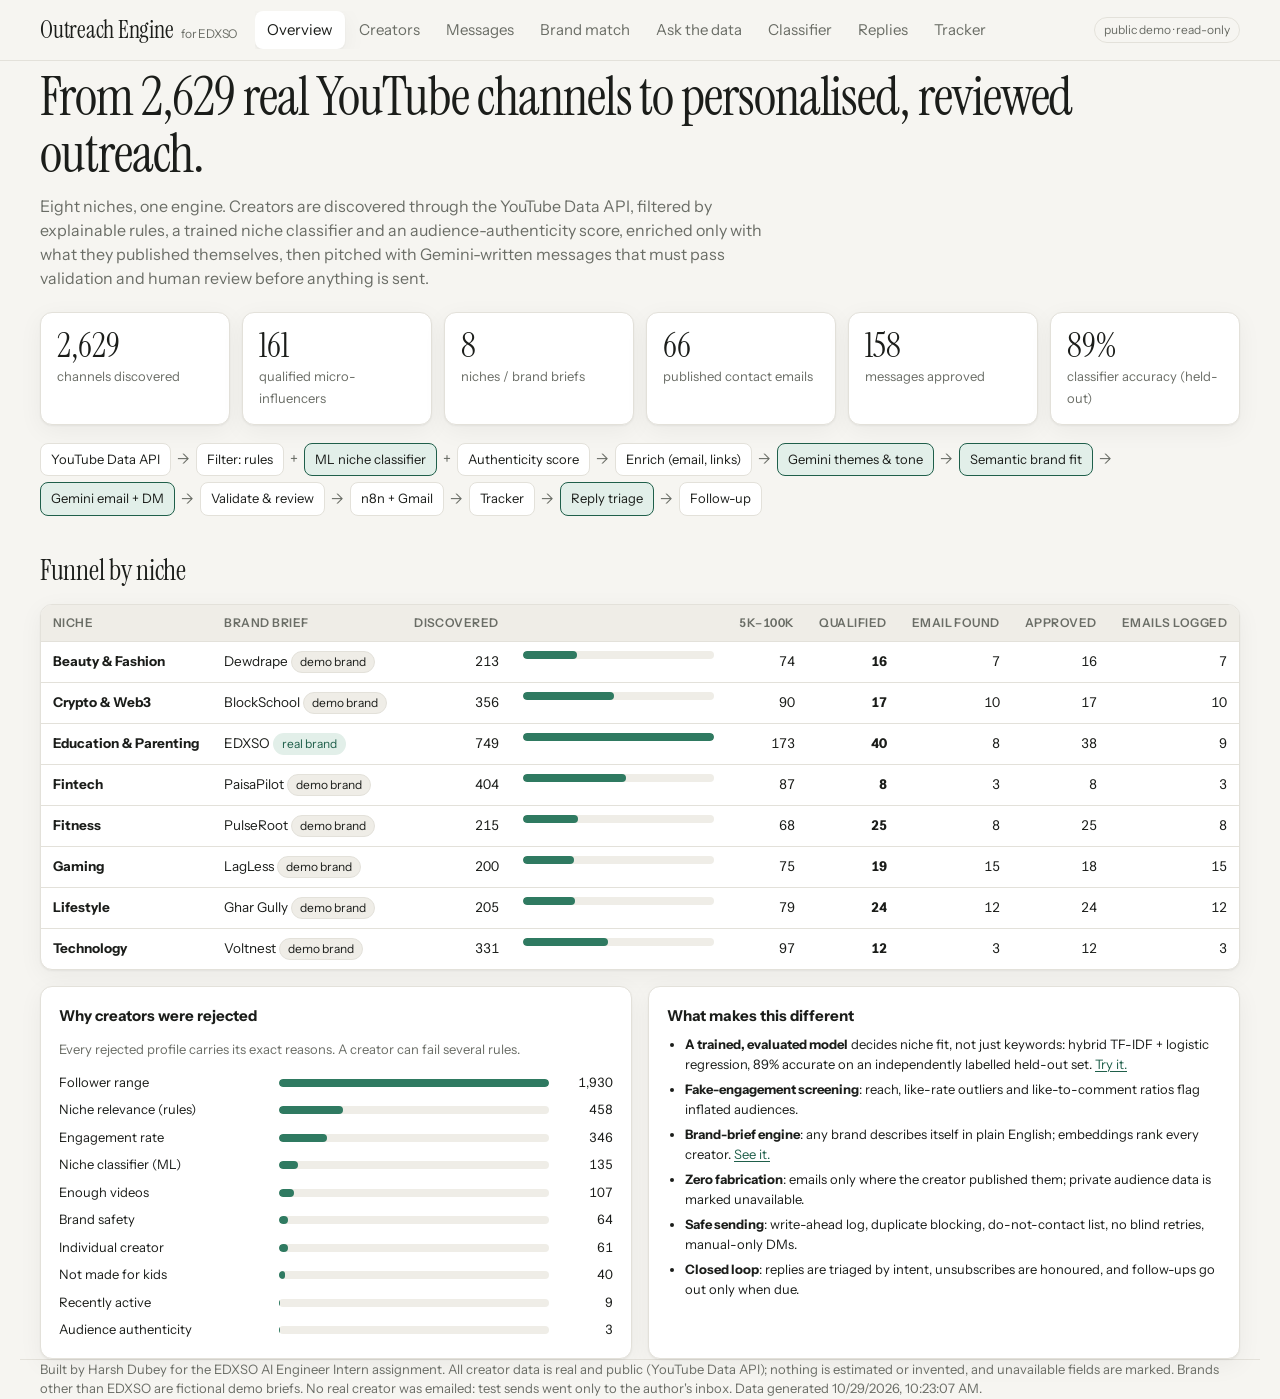
==== dashboard/index.html @ 23c04285 "Multi-niche engine: 8 campaigns, hybrid ML niche classifier, authenticity scoring, brand-brief match" ====
<!doctype html>
<html lang="en">
<head>
  <meta charset="utf-8">
  <meta name="viewport" content="width=device-width, initial-scale=1">
  <title>Creator Outreach Engine</title>
  <meta name="description" content="AI-powered micro-influencer discovery, ML classification, enrichment, personalised outreach and tracking across 8 niches, built on real YouTube data.">
  <link rel="preconnect" href="https://fonts.googleapis.com">
  <link rel="preconnect" href="https://fonts.gstatic.com" crossorigin>
  <link href="https://fonts.googleapis.com/css2?family=Instrument+Sans:wght@400;500;600&family=Instrument+Serif&family=JetBrains+Mono&display=swap" rel="stylesheet">
  <link rel="stylesheet" href="style.css">
  <link rel="icon" href="data:image/svg+xml,%3Csvg xmlns='http://www.w3.org/2000/svg' viewBox='0 0 32 32'%3E%3Crect width='32' height='32' rx='8' fill='%231f5f4a'/%3E%3Cpath d='M9 21l5-6 4 3 5-7' stroke='white' stroke-width='2.5' fill='none' stroke-linecap='round' stroke-linejoin='round'/%3E%3C/svg%3E">
</head>
<body>
  <header class="top">
    <div class="wrap">
      <div class="brandmark">Outreach Engine<small>for EDXSO</small></div>
      <nav class="tabs" role="tablist" aria-label="Sections">
        <button role="tab" data-tab="overview" aria-selected="true">Overview</button>
        <button role="tab" data-tab="creators">Creators</button>
        <button role="tab" data-tab="messages">Messages</button>
        <button role="tab" data-tab="match">Brand match</button>
        <button role="tab" data-tab="ask">Ask the data</button>
        <button role="tab" data-tab="model">Classifier</button>
        <button role="tab" data-tab="replies">Replies</button>
        <button role="tab" data-tab="tracker">Tracker</button>
      </nav>
      <span class="mode" id="mode">loading…</span>
    </div>
  </header>

  <main class="wrap">
    <section id="overview"></section>
    <section id="creators" hidden></section>
    <section id="messages" hidden></section>
    <section id="match" hidden></section>
    <section id="ask" hidden></section>
    <section id="model" hidden></section>
    <section id="replies" hidden></section>
    <section id="tracker" hidden></section>
  </main>

  <dialog id="detail" aria-label="Creator detail"><div class="dlg" id="detail-body"></div></dialog>

  <footer class="wrap">
    Built by Harsh Dubey for the EDXSO AI Engineer Intern assignment. All creator data is real and public (YouTube Data API);
    nothing is estimated or invented, and unavailable fields are marked. Brands other than EDXSO are fictional demo briefs.
    No real creator was emailed: test sends went only to the author's inbox. <span id="generated"></span>
  </footer>
  <script type="module" src="app.js"></script>
</body>
</html>
---- dashboard/style.css ----
:root {
  --bg: #f6f5f1; --panel: #ffffff; --ink: #1b1d1a; --muted: #6a6d66; --line: #e3e1da; --soft: #efede7;
  --accent: #1f5f4a; --accent-ink: #ffffff; --accent-soft: #e2efe9; --warn: #a2470f; --warn-soft: #f8e9dd;
  --bad: #a3271f; --bad-soft: #f7e3e1; --good: #1f6f3f; --good-soft: #e1f1e6; --chart: #2f7a61;
  --radius: 12px; --shadow: 0 1px 2px rgba(20, 20, 10, .05), 0 6px 24px rgba(20, 20, 10, .05);
  --sans: "Instrument Sans", system-ui, -apple-system, "Segoe UI", sans-serif;
  --serif: "Instrument Serif", Georgia, serif; --mono: "JetBrains Mono", ui-monospace, Consolas, monospace;
}
@media (prefers-color-scheme: dark) {
  :root:not([data-theme="light"]) {
    --bg: #121412; --panel: #1a1d1a; --ink: #e9ebe6; --muted: #9da199; --line: #2b2f2a; --soft: #222622;
    --accent: #6cc7a3; --accent-ink: #0c1a14; --accent-soft: #1d332a; --warn: #f0a46c; --warn-soft: #3a2a1d;
    --bad: #ff8f86; --bad-soft: #3a201e; --good: #7fd69b; --good-soft: #1c3324; --chart: #6cc7a3;
    --shadow: 0 1px 2px rgba(0, 0, 0, .4);
  }
}
:root[data-theme="dark"] {
  --bg: #121412; --panel: #1a1d1a; --ink: #e9ebe6; --muted: #9da199; --line: #2b2f2a; --soft: #222622;
  --accent: #6cc7a3; --accent-ink: #0c1a14; --accent-soft: #1d332a; --warn: #f0a46c; --warn-soft: #3a2a1d;
  --bad: #ff8f86; --bad-soft: #3a201e; --good: #7fd69b; --good-soft: #1c3324; --chart: #6cc7a3;
  --shadow: 0 1px 2px rgba(0, 0, 0, .4);
}
* { box-sizing: border-box; }
html, body { margin: 0; background: var(--bg); color: var(--ink); font: 15px/1.5 var(--sans); }
a { color: var(--accent); text-decoration-thickness: 1px; text-underline-offset: 2px; }
button, input, select, textarea { font: inherit; color: inherit; }
.wrap { max-width: 1240px; margin: 0 auto; padding: 0 20px; }

header.top { position: sticky; top: 0; z-index: 20; background: color-mix(in srgb, var(--bg) 88%, transparent);
  backdrop-filter: blur(10px); border-bottom: 1px solid var(--line); }
.top .wrap { display: flex; align-items: center; gap: 18px; min-height: 60px; }
.brandmark { font-family: var(--serif); font-size: 24px; letter-spacing: -.01em; white-space: nowrap; }
.brandmark small { font-family: var(--sans); font-size: 12px; color: var(--muted); margin-left: 8px; }
nav.tabs { display: flex; gap: 2px; overflow-x: auto; scrollbar-width: none; flex: 1; }
nav.tabs::-webkit-scrollbar { display: none; }
nav.tabs button { border: 0; background: none; padding: 8px 12px; border-radius: 8px; cursor: pointer; color: var(--muted); white-space: nowrap; }
nav.tabs button:hover { color: var(--ink); background: var(--soft); }
nav.tabs button[aria-selected="true"] { color: var(--ink); background: var(--panel); box-shadow: var(--shadow); }
@media (max-width: 760px) {
  .top .wrap { flex-wrap: wrap; gap: 6px 12px; padding-top: 8px; }
  .brandmark { flex: 1; }
  nav.tabs { order: 3; flex-basis: 100%; padding-bottom: 6px; }
}
.mode { font-size: 12px; padding: 3px 9px; border-radius: 99px; border: 1px solid var(--line); color: var(--muted); white-space: nowrap; }
.mode.live { color: var(--good); border-color: var(--good); }

main { padding: 28px 0 80px; }
section[hidden] { display: none; }
h1 { font-family: var(--serif); font-weight: 400; font-size: clamp(32px, 5vw, 54px); line-height: 1.05; margin: 8px 0 12px; letter-spacing: -.02em; }
h2 { font-family: var(--serif); font-weight: 400; font-size: 28px; margin: 34px 0 12px; letter-spacing: -.01em; }
h3 { font-size: 15px; margin: 0 0 8px; }
.lede { color: var(--muted); max-width: 760px; font-size: 16px; margin: 0 0 22px; }
.muted { color: var(--muted); }
.small { font-size: 13px; }
.mono { font-family: var(--mono); font-size: 12px; }

.kpis { display: grid; grid-template-columns: repeat(auto-fit, minmax(150px, 1fr)); gap: 12px; margin: 18px 0 8px; }
.kpi { background: var(--panel); border: 1px solid var(--line); border-radius: var(--radius); padding: 14px 16px; box-shadow: var(--shadow); }
.kpi b { display: block; font-family: var(--serif); font-weight: 400; font-size: 34px; line-height: 1.1; }
.kpi span { color: var(--muted); font-size: 13px; }

.flow { display: flex; flex-wrap: wrap; gap: 6px; align-items: center; margin: 18px 0; }
.flow span { background: var(--panel); border: 1px solid var(--line); border-radius: 8px; padding: 6px 10px; font-size: 13px; }
.flow span.ai { border-color: var(--accent); background: var(--accent-soft); }
.flow i { color: var(--muted); font-style: normal; }

.grid2 { display: grid; grid-template-columns: 1fr 1fr; gap: 16px; }
@media (max-width: 860px) { .grid2 { grid-template-columns: 1fr; } }
.grid2 > * { min-width: 0; }
.cm { overflow-x: auto; }
select.field { max-width: 100%; }
.card { background: var(--panel); border: 1px solid var(--line); border-radius: var(--radius); padding: 18px; box-shadow: var(--shadow); }

.table-wrap { overflow-x: auto; background: var(--panel); border: 1px solid var(--line); border-radius: var(--radius); box-shadow: var(--shadow); }
table { border-collapse: collapse; width: 100%; font-size: 13.5px; }
th, td { text-align: left; padding: 9px 12px; border-bottom: 1px solid var(--line); vertical-align: top; }
th { font-weight: 600; color: var(--muted); font-size: 12px; text-transform: uppercase; letter-spacing: .04em; background: var(--soft); position: sticky; top: 0; }
tbody tr:last-child td { border-bottom: 0; }
tbody tr.click { cursor: pointer; }
tbody tr.click:hover { background: var(--soft); }
td.num, th.num { text-align: right; font-variant-numeric: tabular-nums; }

.bar { height: 8px; border-radius: 99px; background: var(--soft); overflow: hidden; min-width: 60px; }
.bar > i { display: block; height: 100%; background: var(--chart); border-radius: 99px; }
.hbars { display: grid; gap: 8px; }
.hbar { display: grid; grid-template-columns: minmax(120px, 210px) 1fr 54px; gap: 10px; align-items: center; font-size: 13px; }
.hbar .num { text-align: right; font-variant-numeric: tabular-nums; }

.pill { display: inline-block; font-size: 12px; padding: 1px 8px; border-radius: 99px; background: var(--soft); border: 1px solid var(--line); white-space: nowrap; }
.pill.good { background: var(--good-soft); color: var(--good); border-color: transparent; }
.pill.bad { background: var(--bad-soft); color: var(--bad); border-color: transparent; }
.pill.warn { background: var(--warn-soft); color: var(--warn); border-color: transparent; }
.pill.accent { background: var(--accent-soft); color: var(--accent); border-color: transparent; }

.filters { display: flex; flex-wrap: wrap; gap: 8px; margin: 0 0 14px; }
.filters input, .filters select, textarea, .field { background: var(--panel); border: 1px solid var(--line); border-radius: 8px; padding: 8px 10px; }
.filters input[type="search"] { flex: 1; min-width: 200px; }
textarea { width: 100%; min-height: 120px; resize: vertical; line-height: 1.5; }
.btn { border: 1px solid var(--accent); background: var(--accent); color: var(--accent-ink); padding: 8px 14px; border-radius: 8px; cursor: pointer; font-weight: 600; }
.btn.ghost { background: transparent; color: var(--accent); }
.btn:disabled { opacity: .5; cursor: not-allowed; }
.row { display: flex; gap: 8px; flex-wrap: wrap; align-items: center; }
.chips { display: flex; gap: 6px; flex-wrap: wrap; margin: 10px 0; }
.chips button { border: 1px dashed var(--line); background: var(--panel); border-radius: 99px; padding: 4px 11px; cursor: pointer; font-size: 13px; text-align: left; }
.chips button:hover { border-color: var(--accent); }
:focus-visible { outline: 2px solid var(--accent); outline-offset: 2px; }

.msgs { display: grid; grid-template-columns: repeat(auto-fill, minmax(min(380px, 100%), 1fr)); gap: 14px; }
.msg { min-width: 0; overflow-wrap: anywhere; }
.msg .chips .pill { white-space: normal; }
.msg header { display: flex; gap: 8px; align-items: baseline; flex-wrap: wrap; margin-bottom: 8px; }
.msg header a { font-weight: 600; }
.msg .label { font-size: 11px; text-transform: uppercase; letter-spacing: .06em; color: var(--muted); margin: 12px 0 4px; display: flex; justify-content: space-between; }
.msg .text { white-space: pre-wrap; background: var(--soft); border-radius: 8px; padding: 10px 12px; font-size: 14px; }
.msg .subject { font-weight: 600; }
.msg textarea { min-height: 150px; }
.issues { color: var(--bad); font-size: 13px; margin: 8px 0 0; }

dialog { border: 0; padding: 0; border-radius: 16px; background: var(--panel); color: var(--ink); width: min(820px, 94vw); max-height: 88vh; box-shadow: 0 20px 60px rgba(0, 0, 0, .25); }
dialog::backdrop { background: rgba(15, 18, 15, .45); }
.dlg { padding: 22px; overflow-y: auto; max-height: 88vh; }
.dlg .close { float: right; border: 0; background: var(--soft); border-radius: 8px; padding: 4px 10px; cursor: pointer; }
.checks { list-style: none; padding: 0; margin: 0; display: grid; gap: 6px; }
.checks li { display: grid; grid-template-columns: 22px 170px 1fr; gap: 8px; font-size: 13.5px; }
.checks .ok { color: var(--good); }
.checks .no { color: var(--bad); }
@media (max-width: 600px) { .checks li { grid-template-columns: 22px 1fr; } .checks li span:last-child { grid-column: 2; } }

.cm { display: grid; gap: 2px; font-size: 11px; font-variant-numeric: tabular-nums; }
.cm div { padding: 6px 4px; text-align: center; border-radius: 4px; }
.cm .h { color: var(--muted); font-weight: 600; background: none; overflow: hidden; text-overflow: ellipsis; white-space: nowrap; }

.answer { margin-top: 14px; }
.note { overflow-wrap: anywhere; font-size: 13px; color: var(--muted); border-left: 3px solid var(--accent); padding: 6px 12px; background: var(--panel); border-radius: 0 8px 8px 0; margin: 12px 0; }
.empty { color: var(--muted); padding: 24px; text-align: center; }
footer { color: var(--muted); font-size: 13px; border-top: 1px solid var(--line); padding: 24px 0 40px; }
.spin { display: inline-block; width: 14px; height: 14px; border: 2px solid var(--line); border-top-color: var(--accent); border-radius: 50%; animation: s .8s linear infinite; vertical-align: -2px; }
@keyframes s { to { transform: rotate(360deg); } }
@media (prefers-reduced-motion: reduce) { .spin { animation: none; } }
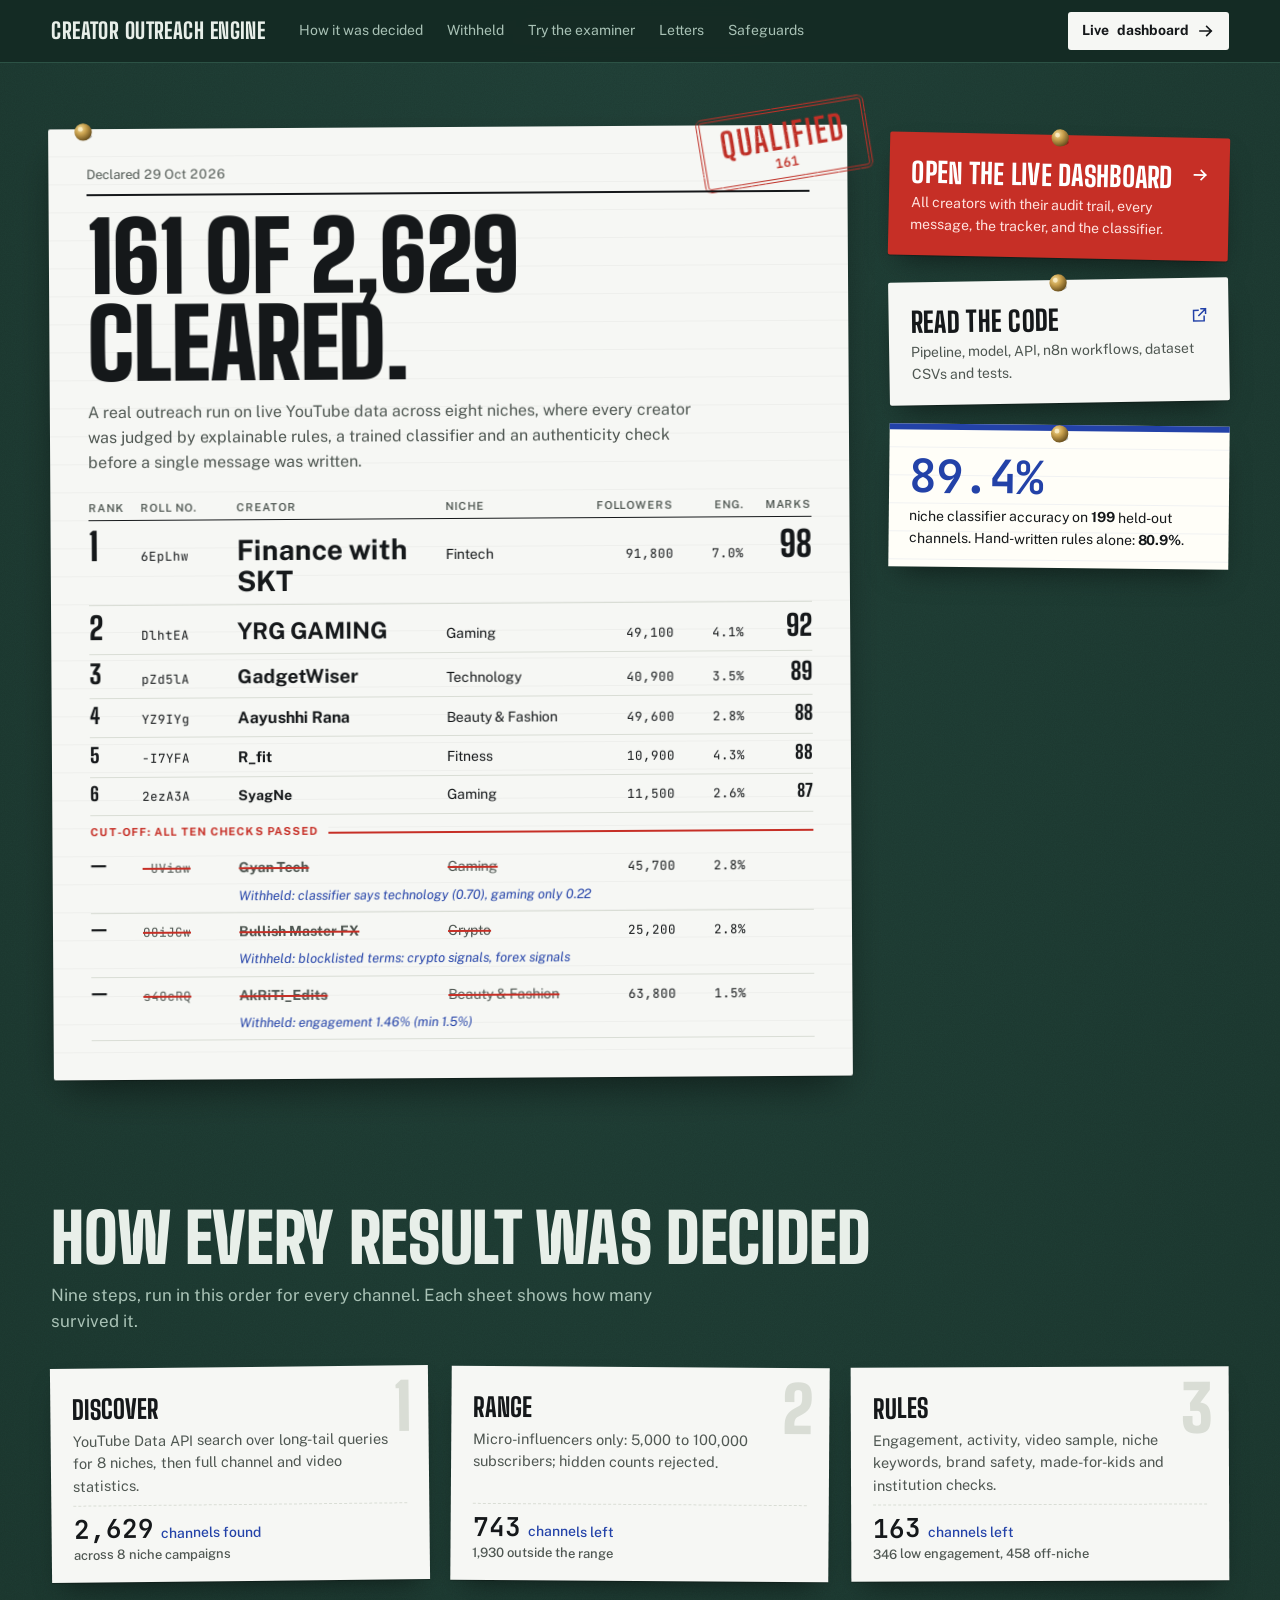
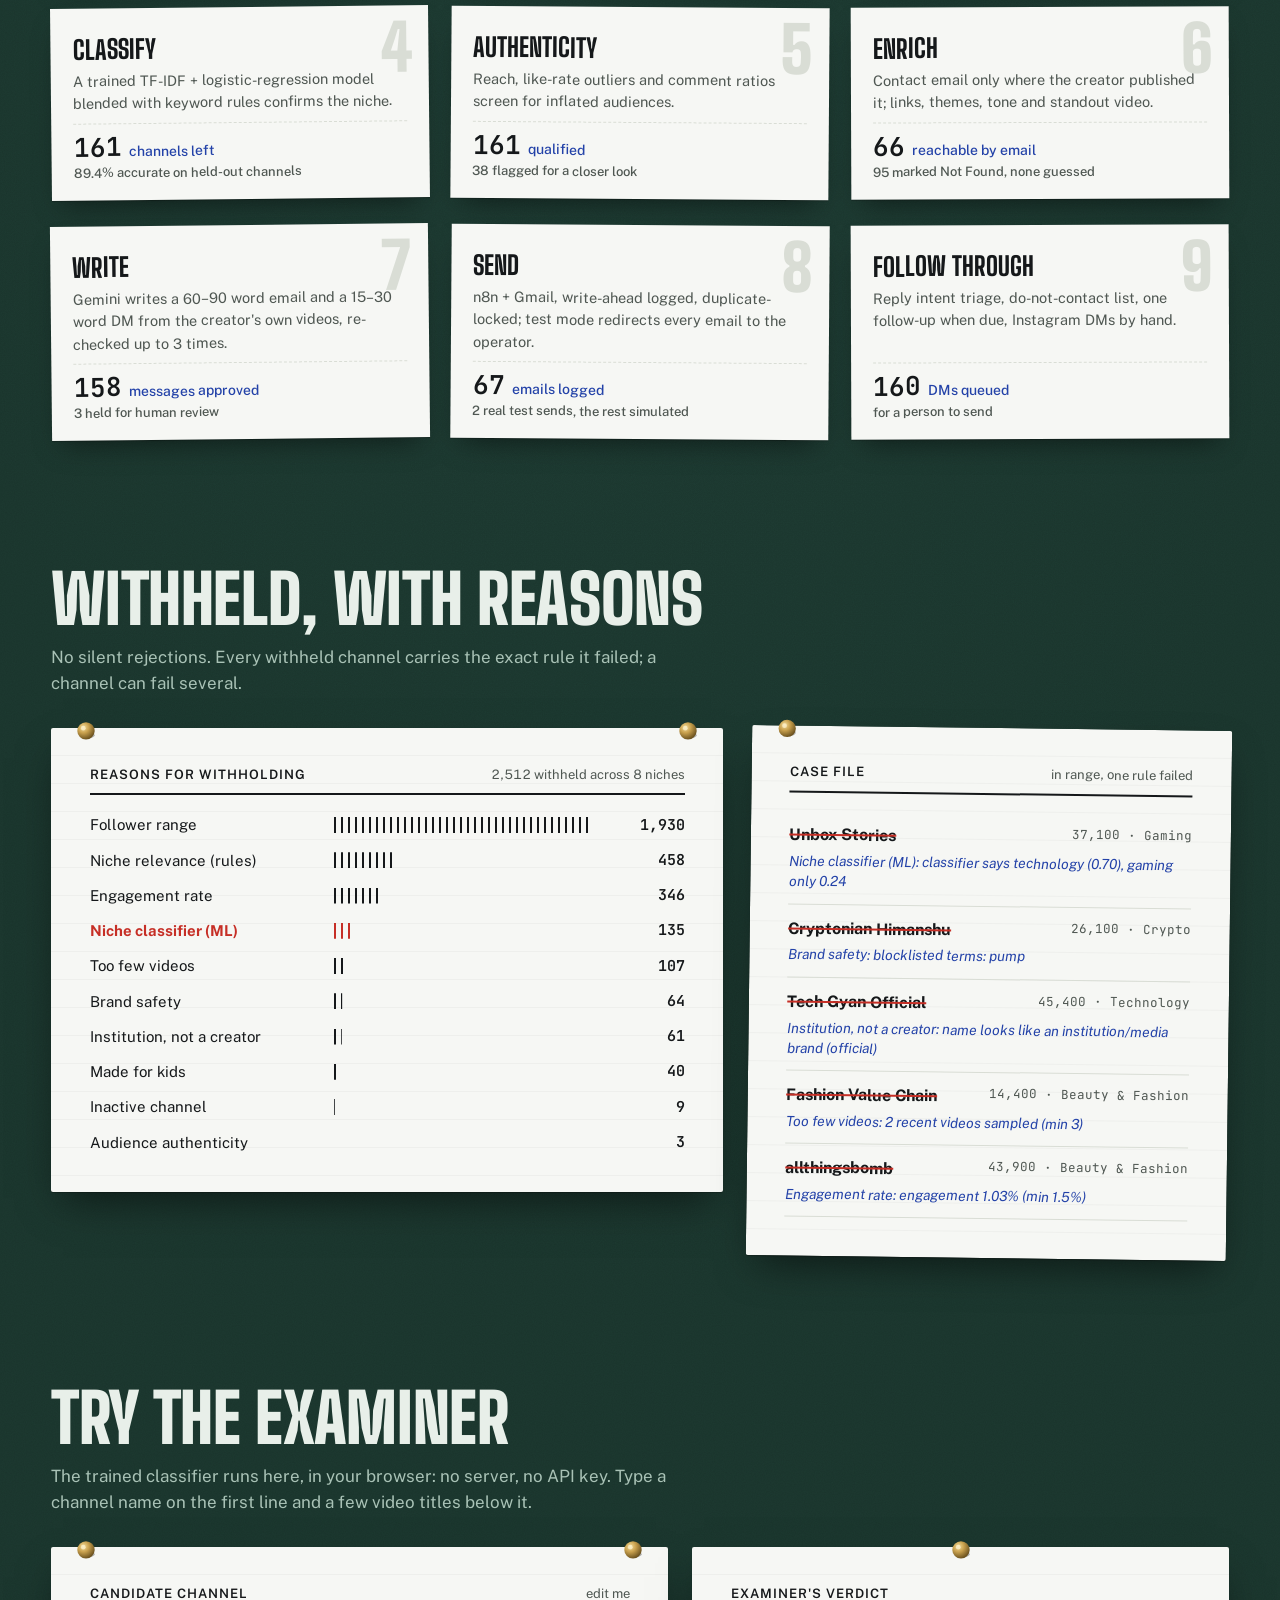
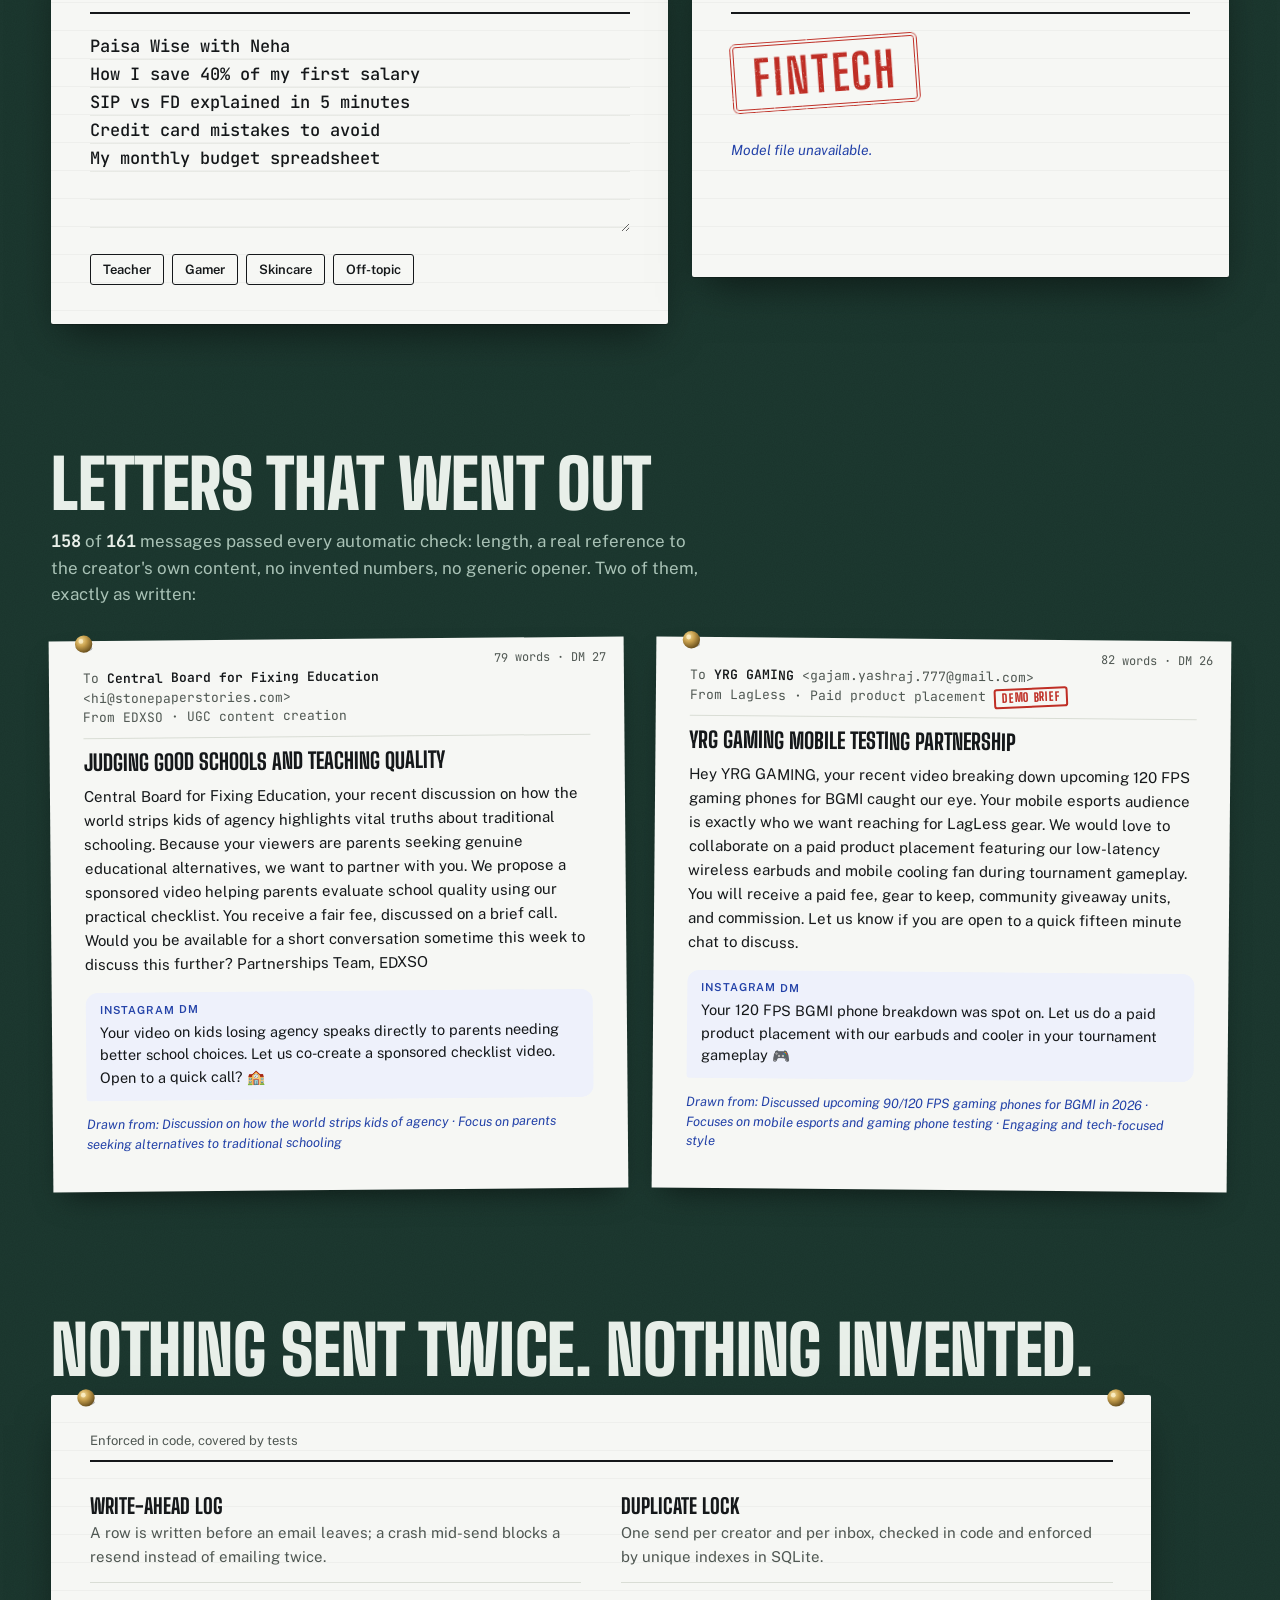
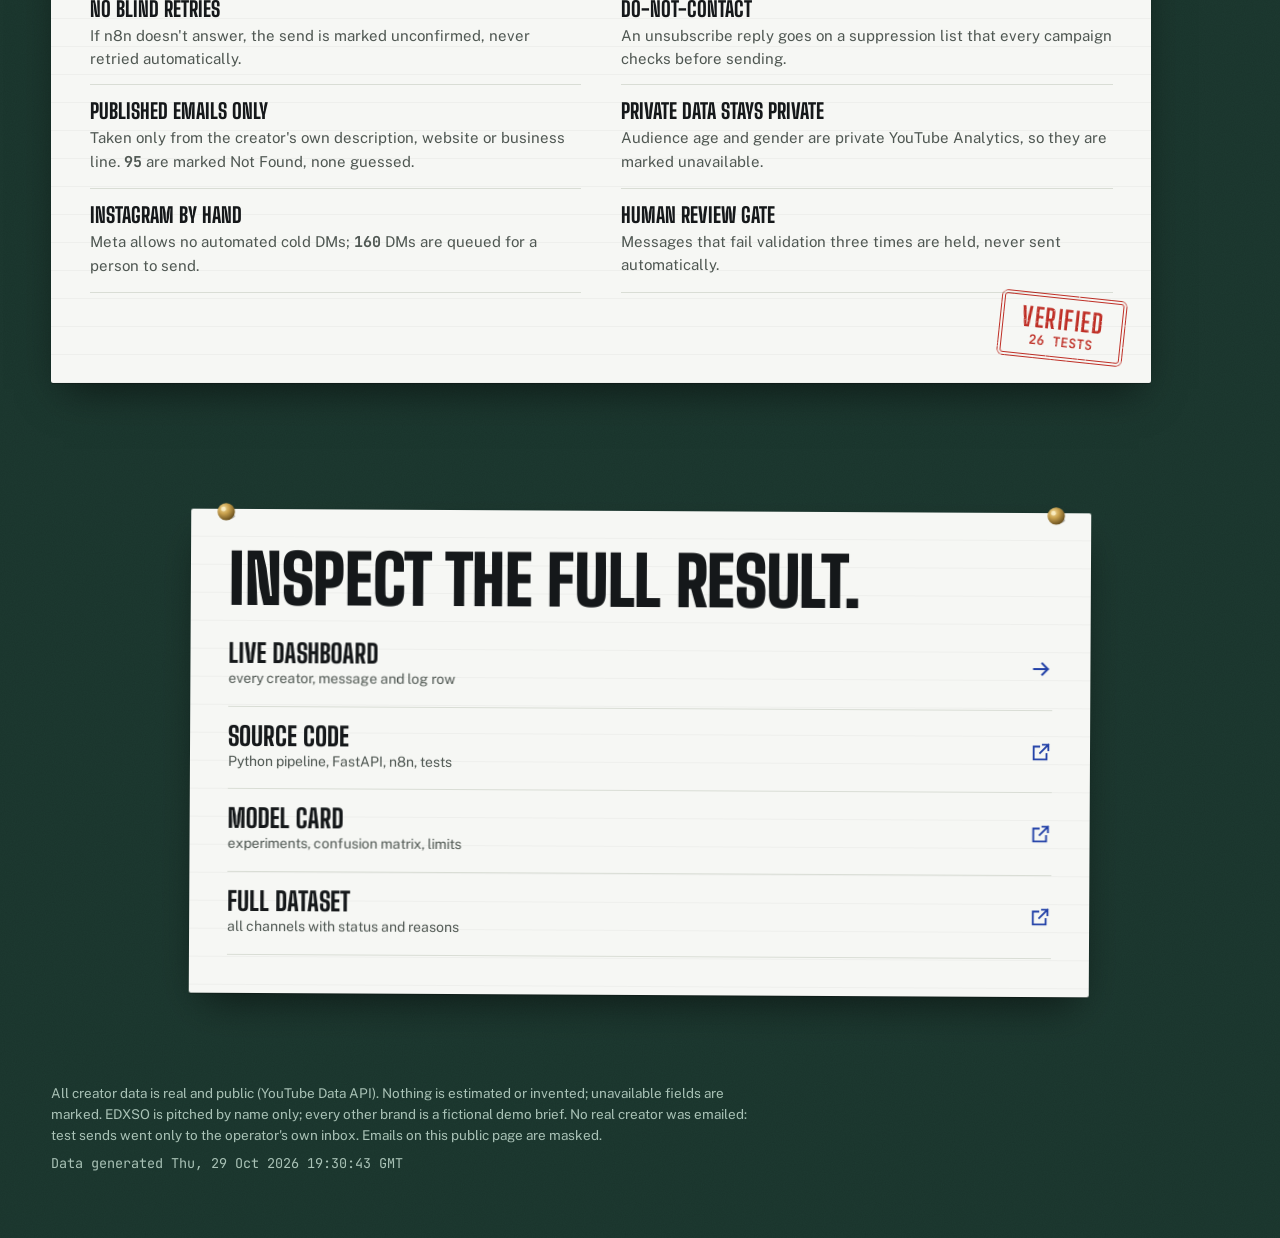
==== commit a526c17d: "Results-day showcase: merit-list landing, restyled dashboard, design system - dashboard/index.html i" ====
--- a/dashboard/index.html
+++ b/dashboard/index.html
@@ -3,50 +3,173 @@
 <head>
   <meta charset="utf-8">
   <meta name="viewport" content="width=device-width, initial-scale=1">
-  <title>Creator Outreach Engine</title>
-  <meta name="description" content="AI-powered micro-influencer discovery, ML classification, enrichment, personalised outreach and tracking across 8 niches, built on real YouTube data.">
+  <title>Results Declared · Creator Outreach Engine</title>
+  <meta name="description" content="161 of 2,629 real YouTube creators cleared: an AI-powered micro-influencer discovery, classification, enrichment and outreach engine, with every decision explained.">
+  <meta name="theme-color" content="#1d3a31">
   <link rel="preconnect" href="https://fonts.googleapis.com">
   <link rel="preconnect" href="https://fonts.gstatic.com" crossorigin>
-  <link href="https://fonts.googleapis.com/css2?family=Instrument+Sans:wght@400;500;600&family=Instrument+Serif&family=JetBrains+Mono&display=swap" rel="stylesheet">
-  <link rel="stylesheet" href="style.css">
-  <link rel="icon" href="data:image/svg+xml,%3Csvg xmlns='http://www.w3.org/2000/svg' viewBox='0 0 32 32'%3E%3Crect width='32' height='32' rx='8' fill='%231f5f4a'/%3E%3Cpath d='M9 21l5-6 4 3 5-7' stroke='white' stroke-width='2.5' fill='none' stroke-linecap='round' stroke-linejoin='round'/%3E%3C/svg%3E">
+  <link href="https://fonts.googleapis.com/css2?family=Big+Shoulders+Display:wght@600;800;900&family=Public+Sans:ital,wght@0,400;0,500;0,600;0,700;1,400&family=JetBrains+Mono:wght@400;600&display=swap" rel="stylesheet">
+  <link rel="stylesheet" href="landing.css">
+  <link rel="icon" href="data:image/svg+xml,%3Csvg xmlns='http://www.w3.org/2000/svg' viewBox='0 0 32 32'%3E%3Crect width='32' height='32' rx='6' fill='%231d3a31'/%3E%3Crect x='7' y='6' width='18' height='21' fill='%23f6f7f4'/%3E%3Ccircle cx='16' cy='7' r='3' fill='%23c9a14e'/%3E%3Cpath d='M10 20h12' stroke='%23c62f26' stroke-width='2.5'/%3E%3C/svg%3E">
 </head>
 <body>
-  <header class="top">
-    <div class="wrap">
-      <div class="brandmark">Outreach Engine<small>for EDXSO</small></div>
-      <nav class="tabs" role="tablist" aria-label="Sections">
-        <button role="tab" data-tab="overview" aria-selected="true">Overview</button>
-        <button role="tab" data-tab="creators">Creators</button>
-        <button role="tab" data-tab="messages">Messages</button>
-        <button role="tab" data-tab="match">Brand match</button>
-        <button role="tab" data-tab="ask">Ask the data</button>
-        <button role="tab" data-tab="model">Classifier</button>
-        <button role="tab" data-tab="replies">Replies</button>
-        <button role="tab" data-tab="tracker">Tracker</button>
-      </nav>
-      <span class="mode" id="mode">loading…</span>
-    </div>
+  <svg width="0" height="0" style="position:absolute" aria-hidden="true">
+    <defs>
+      <radialGradient id="brass" cx="35%" cy="30%" r="70%">
+        <stop offset="0" stop-color="#f3dc9a"/><stop offset=".45" stop-color="#c9a14e"/><stop offset="1" stop-color="#6e5420"/>
+      </radialGradient>
+      <symbol id="pin" viewBox="0 0 24 24"><ellipse cx="13" cy="15" rx="7" ry="3" fill="rgba(0,0,0,.28)"/><circle cx="12" cy="11" r="8" fill="url(#brass)"/><circle cx="9.5" cy="8.5" r="2.2" fill="#fff6d6" opacity=".7"/></symbol>
+      <symbol id="arrow" viewBox="0 0 24 24"><path d="M4 12h15M13 6l6 6-6 6" fill="none" stroke="currentColor" stroke-width="2.2" stroke-linecap="square"/></symbol>
+      <symbol id="ext" viewBox="0 0 24 24"><path d="M14 4h6v6M20 4 11 13M18 14v6H4V6h6" fill="none" stroke="currentColor" stroke-width="2" stroke-linecap="square"/></symbol>
+    </defs>
+  </svg>
+
+  <header class="rail">
+    <a class="rail-mark" href="#top">Creator Outreach Engine</a>
+    <nav aria-label="Sections">
+      <a href="#decided">How it was decided</a>
+      <a href="#withheld">Withheld</a>
+      <a href="#examiner">Try the examiner</a>
+      <a href="#letters">Letters</a>
+      <a href="#safeguards">Safeguards</a>
+    </nav>
+    <a class="rail-cta" href="app.html"><span class="long">Live </span>dashboard <svg><use href="#arrow"/></svg></a>
   </header>
 
-  <main class="wrap">
-    <section id="overview"></section>
-    <section id="creators" hidden></section>
-    <section id="messages" hidden></section>
-    <section id="match" hidden></section>
-    <section id="ask" hidden></section>
-    <section id="model" hidden></section>
-    <section id="replies" hidden></section>
-    <section id="tracker" hidden></section>
+  <main id="top" class="board">
+    <section class="first" aria-labelledby="verdict">
+      <article class="sheet sheet-main" data-settle>
+        <svg class="pin pin-l"><use href="#pin"/></svg>
+        <div class="letterhead"><span class="mono" id="sheet-date">Declared</span></div>
+        <h1 id="verdict"><span class="count" data-k="qualified">161</span> of <span class="count" data-k="discovered">2,629</span> cleared.</h1>
+        <div class="lede-row">
+          <p class="lede">A real outreach run on live YouTube data across eight niches, where every creator was judged by explainable rules, a trained classifier and an authenticity check before a single message was written.</p>
+          <div class="stamp stamp-main" data-stamp aria-hidden="true"><b>Qualified</b><span class="mono" data-k="qualified-n">161</span></div>
+        </div>
+        <div class="merit" role="table" aria-label="Top of the merit list">
+          <div class="merit-head" role="row"><span role="columnheader">Rank</span><span role="columnheader">Roll no.</span><span role="columnheader">Creator</span><span role="columnheader">Niche</span><span role="columnheader" class="num">Followers</span><span role="columnheader" class="num">Eng.</span><span role="columnheader" class="num">Marks</span></div>
+          <div id="merit-rows" role="rowgroup"></div>
+          <div class="cutoff" role="presentation"><span>Cut-off: all ten checks passed</span></div>
+          <div id="withheld-rows" role="rowgroup"></div>
+        </div>
+      </article>
+
+      <aside class="slips" aria-label="Open the work">
+        <a class="slip slip-primary" href="app.html" data-settle>
+          <svg class="pin"><use href="#pin"/></svg>
+          <span class="slip-title">Open the live dashboard</span>
+          <span class="slip-sub">All creators with their audit trail, every message, the tracker, and the classifier.</span>
+          <svg class="slip-arrow"><use href="#arrow"/></svg>
+        </a>
+        <a class="slip" href="https://github.com/HarshDubey23/edxso-influencer-outreach" target="_blank" rel="noopener" data-settle>
+          <svg class="pin"><use href="#pin"/></svg>
+          <span class="slip-title">Read the code</span>
+          <span class="slip-sub">Pipeline, model, API, n8n workflows, dataset CSVs and tests.</span>
+          <svg class="slip-arrow"><use href="#ext"/></svg>
+        </a>
+        <div class="card-index" data-settle>
+          <svg class="pin"><use href="#pin"/></svg>
+          <span class="idx-big mono" id="acc">89.4%</span>
+          <span>niche classifier accuracy on <b id="gold-n">199</b> held-out channels. Hand-written rules alone: <b id="kw-acc">80.9%</b>.</span>
+        </div>
+      </aside>
+    </section>
+
+    <section id="decided" class="band" aria-labelledby="decided-h">
+      <h2 id="decided-h">How every result was decided</h2>
+      <p class="band-lede">Nine steps, run in this order for every channel. Each sheet shows how many survived it.</p>
+      <ol class="steps" id="steps"></ol>
+    </section>
+
+    <section id="withheld" class="band" aria-labelledby="withheld-h">
+      <h2 id="withheld-h">Withheld, with reasons</h2>
+      <p class="band-lede">No silent rejections. Every withheld channel carries the exact rule it failed; a channel can fail several.</p>
+      <div class="withheld-grid">
+        <article class="sheet sheet-tally" data-settle>
+          <svg class="pin pin-l"><use href="#pin"/></svg><svg class="pin pin-r"><use href="#pin"/></svg>
+          <div class="letterhead"><span>Reasons for withholding</span><span class="mono" id="rej-total"></span></div>
+          <div class="tally" id="tally"></div>
+        </article>
+        <article class="sheet sheet-cases" data-settle>
+          <svg class="pin pin-l"><use href="#pin"/></svg>
+          <div class="letterhead"><span>Case file</span><span class="mono">in range, one rule failed</span></div>
+          <ul class="cases" id="cases"></ul>
+        </article>
+      </div>
+    </section>
+
+    <section id="examiner" class="band" aria-labelledby="examiner-h">
+      <h2 id="examiner-h">Try the examiner</h2>
+      <p class="band-lede">The trained classifier runs here, in your browser: no server, no API key. Type a channel name on the first line and a few video titles below it.</p>
+      <div class="exam">
+        <article class="sheet sheet-exam" data-settle>
+          <svg class="pin pin-l"><use href="#pin"/></svg><svg class="pin pin-r"><use href="#pin"/></svg>
+          <label class="letterhead" for="exam-in"><span>Candidate channel</span><span class="mono">edit me</span></label>
+          <textarea id="exam-in" spellcheck="false">Paisa Wise with Neha
+How I save 40% of my first salary
+SIP vs FD explained in 5 minutes
+Credit card mistakes to avoid
+My monthly budget spreadsheet</textarea>
+          <div class="presets" role="group" aria-label="Example channels">
+            <button type="button" data-preset="0">Teacher</button><button type="button" data-preset="1">Gamer</button>
+            <button type="button" data-preset="2">Skincare</button><button type="button" data-preset="3">Off-topic</button>
+          </div>
+        </article>
+        <article class="sheet sheet-result" aria-live="polite" data-settle>
+          <svg class="pin pin-l"><use href="#pin"/></svg>
+          <div class="letterhead"><span>Examiner's verdict</span><span class="mono" id="exam-conf"></span></div>
+          <div class="stamp stamp-exam" id="exam-stamp"><b id="exam-niche">Fintech</b></div>
+          <div class="probs" id="exam-probs"></div>
+          <p class="note-ball" id="exam-terms"></p>
+        </article>
+      </div>
+    </section>
+
+    <section id="letters" class="band" aria-labelledby="letters-h">
+      <h2 id="letters-h">Letters that went out</h2>
+      <p class="band-lede"><b class="mono" data-k="approved">158</b> of <b class="mono" data-k="qualified">161</b> messages passed every automatic check: length, a real reference to the creator's own content, no invented numbers, no generic opener. Two of them, exactly as written:</p>
+      <div class="letters" id="letters-list"></div>
+    </section>
+
+    <section id="safeguards" class="band" aria-labelledby="safeguards-h">
+      <h2 id="safeguards-h">Nothing sent twice. Nothing invented.</h2>
+      <article class="sheet sheet-ledger" data-settle>
+        <svg class="pin pin-l"><use href="#pin"/></svg><svg class="pin pin-r"><use href="#pin"/></svg>
+        <div class="letterhead"><span class="mono">Enforced in code, covered by tests</span></div>
+        <dl class="ledger">
+          <div><dt>Write-ahead log</dt><dd>A row is written before an email leaves; a crash mid-send blocks a resend instead of emailing twice.</dd></div>
+          <div><dt>Duplicate lock</dt><dd>One send per creator and per inbox, checked in code and enforced by unique indexes in SQLite.</dd></div>
+          <div><dt>No blind retries</dt><dd>If n8n doesn't answer, the send is marked unconfirmed, never retried automatically.</dd></div>
+          <div><dt>Do-not-contact</dt><dd>An unsubscribe reply goes on a suppression list that every campaign checks before sending.</dd></div>
+          <div><dt>Published emails only</dt><dd>Taken only from the creator's own description, website or business line. <b class="mono" data-k="notfound">95</b> are marked Not Found, none guessed.</dd></div>
+          <div><dt>Private data stays private</dt><dd>Audience age and gender are private YouTube Analytics, so they are marked unavailable.</dd></div>
+          <div><dt>Instagram by hand</dt><dd>Meta allows no automated cold DMs; <b class="mono" data-k="dms">160</b> DMs are queued for a person to send.</dd></div>
+          <div><dt>Human review gate</dt><dd>Messages that fail validation three times are held, never sent automatically.</dd></div>
+        </dl>
+        <div class="stamp stamp-ledger" data-stamp aria-hidden="true"><b>Verified</b><span class="mono">26 tests</span></div>
+      </article>
+    </section>
+
+    <section class="close" aria-labelledby="close-h">
+      <article class="sheet sheet-close" data-settle>
+        <svg class="pin pin-l"><use href="#pin"/></svg><svg class="pin pin-r"><use href="#pin"/></svg>
+        <h2 id="close-h">Inspect the full result.</h2>
+        <ul class="close-links">
+          <li><a href="app.html"><span>Live dashboard</span><span class="sub">every creator, message and log row</span><svg><use href="#arrow"/></svg></a></li>
+          <li><a href="https://github.com/HarshDubey23/edxso-influencer-outreach" target="_blank" rel="noopener"><span>Source code</span><span class="sub">Python pipeline, FastAPI, n8n, tests</span><svg><use href="#ext"/></svg></a></li>
+          <li><a href="https://github.com/HarshDubey23/edxso-influencer-outreach/blob/main/MODEL_CARD.md" target="_blank" rel="noopener"><span>Model card</span><span class="sub">experiments, confusion matrix, limits</span><svg><use href="#ext"/></svg></a></li>
+          <li><a href="https://github.com/HarshDubey23/edxso-influencer-outreach/blob/main/output/ALL_influencers_dataset.csv" target="_blank" rel="noopener"><span>Full dataset</span><span class="sub">all channels with status and reasons</span><svg><use href="#ext"/></svg></a></li>
+        </ul>
+      </article>
+    </section>
   </main>
 
-  <dialog id="detail" aria-label="Creator detail"><div class="dlg" id="detail-body"></div></dialog>
-
-  <footer class="wrap">
-    Built by Harsh Dubey for the EDXSO AI Engineer Intern assignment. All creator data is real and public (YouTube Data API);
-    nothing is estimated or invented, and unavailable fields are marked. Brands other than EDXSO are fictional demo briefs.
-    No real creator was emailed: test sends went only to the author's inbox. <span id="generated"></span>
+  <footer class="foot">
+    <p>All creator data is real and public (YouTube Data API). Nothing is estimated or invented; unavailable fields are marked.
+      EDXSO is pitched by name only; every other brand is a fictional demo brief. No real creator was emailed: test sends
+      went only to the operator's own inbox. Emails on this public page are masked.</p>
+    <p class="mono" id="generated"></p>
   </footer>
-  <script type="module" src="app.js"></script>
+  <script type="module" src="landing.js"></script>
 </body>
 </html>
--- a/dashboard/landing.css
+++ b/dashboard/landing.css
@@ -0,0 +1,233 @@
+/* Results day: a green felt notice board carrying typed result sheets, brass pins, rubber-stamp verdicts. */
+:root {
+  --felt: #1d3a31; --felt-deep: #142a23; --felt-ink: #e8efe9; --felt-soft: #a9c2b6;
+  --paper: #f6f7f4; --paper-rule: #d9ddd5; --ink: #15181a; --ink-soft: #4f5752;
+  --stamp: #c62f26; --ball: #2342a8; --brass: #c9a14e;
+  --display: "Big Shoulders Display", "Arial Narrow", sans-serif;
+  --text: "Public Sans", system-ui, sans-serif;
+  --mono: "JetBrains Mono", ui-monospace, Consolas, monospace;
+  --ease: cubic-bezier(.16, 1, .3, 1);
+  --gutter: clamp(16px, 4vw, 56px);
+}
+* { box-sizing: border-box; }
+html, body { overflow-x: clip; }
+html { background: var(--felt); }
+html { scroll-behavior: smooth; scroll-padding-top: 72px; }
+@media (prefers-reduced-motion: reduce) { html { scroll-behavior: auto; } }
+body {
+  margin: 0; color: var(--felt-ink); font: 16px/1.55 var(--text); -webkit-font-smoothing: antialiased;
+  background-color: var(--felt);
+  /* felt fibre: an authored turbulence tile, multiplied over the board colour */
+  background-image: url("data:image/svg+xml,%3Csvg xmlns='http://www.w3.org/2000/svg' width='240' height='240'%3E%3Cfilter id='f'%3E%3CfeTurbulence type='fractalNoise' baseFrequency='.9' numOctaves='3' stitchTiles='stitch'/%3E%3CfeColorMatrix values='0 0 0 0 0  0 0 0 0 0  0 0 0 0 0  0 0 0 .11 0'/%3E%3C/filter%3E%3Crect width='240' height='240' filter='url(%23f)'/%3E%3C/svg%3E"),
+                    radial-gradient(120% 80% at 50% 0%, #22433a 0%, var(--felt) 60%);
+  background-blend-mode: multiply, normal;
+}
+::selection { background: var(--stamp); color: #fff; }
+:focus-visible { outline: 3px solid var(--brass); outline-offset: 3px; }
+a { color: inherit; }
+.mono { font-family: var(--mono); font-variant-numeric: tabular-nums; }
+html { scrollbar-color: var(--felt-soft) var(--felt-deep); }
+
+/* top rail */
+.rail { position: sticky; top: 0; z-index: 30; display: flex; align-items: center; gap: 24px; padding: 12px var(--gutter);
+  background: color-mix(in srgb, var(--felt-deep) 88%, transparent); backdrop-filter: blur(8px); border-bottom: 1px solid #2c5245; }
+.rail-mark { font: 800 22px/1 var(--display); letter-spacing: .02em; text-transform: uppercase; text-decoration: none; white-space: nowrap; }
+.rail nav { display: flex; gap: 4px; flex: 1; overflow-x: auto; scrollbar-width: none; }
+.rail nav::-webkit-scrollbar { display: none; }
+.rail nav a { padding: 6px 10px; border-radius: 4px; color: var(--felt-soft); text-decoration: none; font-size: 14px; white-space: nowrap; }
+.rail nav a:hover { color: var(--felt-ink); background: #ffffff12; }
+.rail-cta { display: inline-flex; gap: 8px; align-items: center; padding: 8px 14px; background: var(--paper); color: var(--ink);
+  font-weight: 700; font-size: 14px; text-decoration: none; border-radius: 3px; white-space: nowrap; }
+.rail-cta svg, .slip-arrow, .close-links svg { width: 18px; height: 18px; flex: none; }
+.rail-cta:hover { background: #fff; }
+@media (max-width: 860px) { .rail nav { display: none; } .rail { justify-content: space-between; gap: 12px; } }
+@media (max-width: 480px) { .rail-mark { font-size: 17px; } .rail-cta { padding: 7px 10px; font-size: 13px; } .rail-cta .long { display: none; } }
+
+/* board + sheets */
+.board { padding: clamp(28px, 5vw, 64px) var(--gutter) 40px; max-width: 1440px; margin: 0 auto; }
+.sheet { position: relative; background: var(--paper); color: var(--ink); padding: clamp(22px, 3vw, 40px);
+  border-radius: 2px; box-shadow: 0 1px 1px rgba(0,0,0,.25), 0 18px 40px -12px rgba(0,0,0,.55);
+  background-image: linear-gradient(transparent calc(100% - 1px), #00000008 0); background-size: 100% 28px; }
+.pin { position: absolute; top: -9px; width: 26px; height: 26px; z-index: 3; }
+.pin-l { left: 22px; } .pin-r { right: 22px; } .slip .pin, .card-index .pin, .sheet-result .pin-l { left: 50%; margin-left: -13px; }
+.letterhead { display: flex; justify-content: space-between; gap: 16px; flex-wrap: wrap; padding-bottom: 10px; margin-bottom: 18px;
+  border-bottom: 2px solid var(--ink); font: 600 13px/1.3 var(--text); text-transform: uppercase; letter-spacing: .08em; }
+.letterhead .mono { font-family: var(--text); font-variant-numeric: tabular-nums; text-transform: none; letter-spacing: 0; font-weight: 400; color: var(--ink-soft); }
+
+/* first viewport */
+.first { display: grid; grid-template-columns: minmax(0, 8fr) minmax(260px, 3.4fr); gap: clamp(20px, 3vw, 44px); align-items: start;
+  min-height: min(calc(100svh - 140px), 880px); }
+.sheet-main { transform: rotate(-.35deg); }
+h1 { font: 900 clamp(52px, 8.4vw, 6rem)/.9 var(--display); letter-spacing: -.01em; text-transform: uppercase; margin: 4px 0 14px; text-wrap: balance; }
+h1 .count { font-variant-numeric: tabular-nums; }
+.lede { max-width: 62ch; font-size: clamp(15px, 1.25vw, 17px); color: var(--ink-soft); margin: 0 0 22px; }
+
+.merit { font-size: 14px; }
+.merit-head, .merit-row { display: grid; grid-template-columns: 2.6rem 5.4rem minmax(0, 1fr) 8rem 5.6rem 3.8rem 3.6rem; gap: 10px; align-items: baseline; }
+.merit-head { padding: 6px 0; border-bottom: 1px solid var(--ink); font: 600 11px/1 var(--text); text-transform: uppercase; letter-spacing: .08em; color: var(--ink-soft); }
+.merit-row { padding: 7px 0; border-bottom: 1px solid var(--paper-rule); }
+.merit-row .rank { font: 800 1.35em/1 var(--display); }
+.merit-row .name { font-weight: 700; line-height: 1.1; overflow-wrap: anywhere; }
+.merit-row .name a { text-decoration: none; } .merit-row .name a:hover { text-decoration: underline; text-decoration-color: var(--ball); }
+.merit-row .roll, .merit-row .num { font-family: var(--mono); font-variant-numeric: tabular-nums; font-size: 12.5px; }
+.num { text-align: right; }
+.merit-row .marks { font: 800 1.25em/1 var(--display); text-align: right; }
+/* rank is hierarchy: the top of the list is set larger */
+/* rank is hierarchy: rank 1 is set at twice the base and the list steps down from it */
+.merit-row[data-rank="1"] { font-size: clamp(20px, 2.2vw, 30px); } .merit-row[data-rank="2"] { font-size: clamp(18px, 1.8vw, 24px); }
+.merit-row[data-rank="3"] { font-size: clamp(16px, 1.5vw, 20px); } .merit-row[data-rank="4"] { font-size: clamp(15px, 1.25vw, 17px); }
+.merit-row[data-rank="5"] { font-size: 15px; } .merit-row[data-rank="6"] { font-size: 14px; }
+.cutoff { position: relative; height: 34px; display: flex; align-items: center; }
+.cutoff::before { content: ""; position: absolute; left: 0; right: 0; top: 50%; height: 2px; background: var(--stamp);
+  transform-origin: left; transform: scaleX(var(--cut, 1)); transition: transform 1.1s var(--ease) .5s; }
+.cutoff span { position: relative; background: var(--paper); padding-right: 10px; color: var(--stamp); font: 700 11px/1 var(--text);
+  text-transform: uppercase; letter-spacing: .1em; }
+.merit-row.struck .name, .merit-row.struck .roll, .merit-row.struck .niche { text-decoration: line-through; text-decoration-color: var(--stamp);
+  text-decoration-thickness: 1.5px; color: var(--ink-soft); }
+.merit-row .reason { grid-column: 3 / -1; font: italic 13px/1.4 var(--text); color: var(--ball); margin-top: -2px; }
+
+.stamp { position: absolute; display: inline-flex; flex-direction: column; align-items: center; padding: 8px 18px 6px; color: var(--stamp);
+  border: 4px double var(--stamp); border-radius: 6px; font: 900 34px/1 var(--display); text-transform: uppercase; letter-spacing: .06em;
+  mix-blend-mode: multiply; pointer-events: none;
+  -webkit-mask-image: url("data:image/svg+xml,%3Csvg xmlns='http://www.w3.org/2000/svg' width='160' height='160'%3E%3Cfilter id='n'%3E%3CfeTurbulence baseFrequency='.75' numOctaves='2'/%3E%3CfeColorMatrix values='0 0 0 0 0  0 0 0 0 0  0 0 0 0 0  0 0 0 -2.4 2.1'/%3E%3C/filter%3E%3Crect width='160' height='160' filter='url(%23n)'/%3E%3C/svg%3E");
+          mask-image: url("data:image/svg+xml,%3Csvg xmlns='http://www.w3.org/2000/svg' width='160' height='160'%3E%3Cfilter id='n'%3E%3CfeTurbulence baseFrequency='.75' numOctaves='2'/%3E%3CfeColorMatrix values='0 0 0 0 0  0 0 0 0 0  0 0 0 0 0  0 0 0 -2.4 2.1'/%3E%3C/filter%3E%3Crect width='160' height='160' filter='url(%23n)'/%3E%3C/svg%3E"); }
+.stamp span { font: 600 13px/1.2 var(--mono); letter-spacing: 0; margin-top: 2px; }
+.lede-row { margin-bottom: 22px; }
+.lede-row .lede { margin: 0; }
+/* pressed over the sheet's top-right corner, overhanging onto the felt */
+.stamp-main { top: -18px; right: -22px; transform: rotate(-9deg); z-index: 4; }
+.stamp-ledger { right: 26px; bottom: 22px; transform: rotate(6deg); font-size: 26px; }
+/* the press: ink lands once, slightly oversized, then settles */
+.stamp.press { animation: press .55s var(--ease) both; }
+@keyframes press { 0% { opacity: .3; transform: rotate(var(--r, -9deg)) scale(1.6); filter: blur(2px); }
+  60% { opacity: 1; filter: blur(0); } 100% { opacity: 1; transform: rotate(var(--r, -9deg)) scale(1); } }
+.stamp-ledger.press { --r: 6deg; }
+
+.slips { display: grid; gap: 22px; padding-top: 8px; }
+.slip { position: relative; display: grid; gap: 6px; padding: 26px 22px 20px; background: var(--paper); color: var(--ink); text-decoration: none;
+  border-radius: 2px; box-shadow: 0 1px 1px rgba(0,0,0,.25), 0 14px 30px -12px rgba(0,0,0,.55); transform: rotate(1.2deg);
+  transition: transform .4s var(--ease), box-shadow .4s var(--ease); }
+.slip + .slip { transform: rotate(-.9deg); }
+.slip:hover { transform: rotate(0) translateY(-3px); box-shadow: 0 1px 1px rgba(0,0,0,.25), 0 22px 40px -14px rgba(0,0,0,.6); }
+.slip-title { font: 800 28px/1 var(--display); text-transform: uppercase; letter-spacing: .01em; padding-right: 26px; }
+.slip-sub { font-size: 14px; color: var(--ink-soft); }
+.slip-arrow { position: absolute; right: 20px; top: 28px; color: var(--ball); }
+.slip-primary { background: var(--stamp); color: #fff; }
+.slip-primary .slip-sub { color: #ffe3df; } .slip-primary .slip-arrow { color: #fff; }
+.card-index { position: relative; padding: 24px 20px 18px; background: #fffef8; color: var(--ink); border-top: 6px solid var(--ball);
+  box-shadow: 0 14px 30px -12px rgba(0,0,0,.55); font-size: 14px; transform: rotate(.6deg);
+  background-image: linear-gradient(transparent 27px, #2342a81f 28px); background-size: 100% 28px; background-position: 0 18px; }
+.idx-big { display: block; font: 600 46px/1 var(--mono); color: var(--ball); margin-bottom: 6px; letter-spacing: -.03em; }
+
+@media (max-width: 1000px) {
+  .first { grid-template-columns: 1fr; min-height: 0; }
+  .slips { grid-template-columns: repeat(auto-fit, minmax(230px, 1fr)); }
+}
+@media (max-width: 640px) {
+  .merit-head span:nth-child(2), .merit-row .roll, .merit-head span:nth-child(4), .merit-row .niche, .merit-head span:nth-child(6), .merit-row .er { display: none; }
+  .merit-head, .merit-row { grid-template-columns: 2rem minmax(0, 1fr) 5rem 2.8rem; }
+  .merit-row .reason { grid-column: 2 / -1; }
+  .stamp-main { font-size: 22px; padding: 6px 10px 4px; top: -12px; right: -6px; }
+}
+
+/* bands */
+.band { margin-top: clamp(72px, 10vw, 132px); }
+h2 { font: 900 clamp(38px, 5.4vw, 68px)/.95 var(--display); text-transform: uppercase; letter-spacing: -.005em; margin: 0 0 12px; text-wrap: balance; }
+.band-lede { max-width: 66ch; color: var(--felt-soft); margin: 0 0 32px; font-size: 17px; }
+.band-lede b { color: var(--felt-ink); }
+
+.steps { list-style: none; margin: 0; padding: 0; display: grid; grid-template-columns: repeat(3, minmax(0, 1fr)); gap: 26px 22px; counter-reset: s; }
+.step { position: relative; background: var(--paper); color: var(--ink); padding: 22px 22px 18px; display: flex; flex-direction: column; gap: 8px;
+  box-shadow: 0 1px 1px rgba(0,0,0,.25), 0 14px 28px -12px rgba(0,0,0,.5); }
+.step:nth-child(3n+1) { transform: rotate(-.6deg); } .step:nth-child(3n+2) { transform: rotate(.4deg); } .step:nth-child(3n) { transform: rotate(-.2deg); }
+.step-n { font: 900 64px/.8 var(--display); color: var(--paper-rule); position: absolute; right: 16px; top: 16px; }
+.step h3 { font: 800 26px/1 var(--display); text-transform: uppercase; margin: 6px 0 0; padding-right: 60px; }
+.step p { margin: 0; font-size: 14.5px; color: var(--ink-soft); }
+.step .mark { margin-top: auto; padding-top: 10px; border-top: 1px dashed var(--paper-rule); font: 500 14px/1.4 var(--text); color: var(--ball); }
+.step .mark b { font: 600 26px/1 var(--mono); font-variant-numeric: tabular-nums; color: var(--ink); margin-right: 4px; }
+.step .sub { font-size: 13px; color: var(--ink-soft); margin-top: 2px; }
+@media (max-width: 1000px) { .steps { grid-template-columns: repeat(2, minmax(0, 1fr)); } }
+@media (max-width: 620px) { .steps { grid-template-columns: 1fr; } }
+
+.withheld-grid { display: grid; grid-template-columns: minmax(0, 7fr) minmax(0, 5fr); gap: 26px; align-items: start; }
+.sheet-cases { transform: rotate(.7deg); }
+.cases { list-style: none; margin: 0; padding: 0; }
+.cases li { padding: 12px 0; border-bottom: 1px solid var(--paper-rule); }
+.cases .who { display: flex; justify-content: space-between; gap: 12px; }
+.cases .who b { text-decoration: line-through; text-decoration-color: var(--stamp); text-decoration-thickness: 1.5px; }
+.cases .who span { font: 12.5px/1.4 var(--mono); color: var(--ink-soft); white-space: nowrap; }
+.cases .why { display: block; font: italic 14px/1.45 var(--text); color: var(--ball); margin-top: 3px; }
+@media (max-width: 1000px) { .withheld-grid { grid-template-columns: 1fr; } }
+.tally { display: grid; gap: 12px; }
+.tally-row { display: grid; grid-template-columns: minmax(150px, 230px) minmax(0, 1fr) 5.2em; gap: 14px; align-items: center; font-size: 15px; }
+.tally-row .bar { height: 16px; background-image: repeating-linear-gradient(90deg, var(--ink) 0 2px, transparent 2px 7px);
+  clip-path: inset(0 calc(100% - var(--w, 0%)) 0 0); }
+.tally-row .num { font: 600 15px/1 var(--mono); }
+.tally-row.ml .bar { background-image: repeating-linear-gradient(90deg, var(--stamp) 0 2px, transparent 2px 7px); }
+.tally-row.ml span:first-child { color: var(--stamp); font-weight: 700; }
+@media (max-width: 560px) { .tally-row { grid-template-columns: 1fr 4em; } .tally-row .bar { grid-column: 1 / -1; grid-row: 2; } }
+
+.exam { display: grid; grid-template-columns: minmax(0, 1.15fr) minmax(0, 1fr); gap: 24px; align-items: start; }
+.sheet-exam textarea { width: 100%; min-height: 200px; resize: vertical; border: 0; background: transparent; color: var(--ink); font: 500 17px/28px var(--mono);
+  padding: 0; outline: none; background-image: linear-gradient(transparent 27px, var(--paper-rule) 28px); background-size: 100% 28px; }
+.sheet-exam textarea:focus-visible { outline: 3px solid var(--ball); outline-offset: 6px; }
+.sheet :focus-visible, .slip:focus-visible, .close-links a:focus-visible, .presets button:focus-visible { outline-color: var(--ball); }
+.slip-primary:focus-visible { outline-color: var(--paper); }
+.letter .demo { display: inline-block; margin-left: 8px; padding: 1px 6px; border: 2px solid var(--stamp); color: var(--stamp); border-radius: 3px; font: 800 12px/1.2 var(--display); text-transform: uppercase; letter-spacing: .06em; transform: rotate(-3deg); mix-blend-mode: multiply; }
+.presets { display: flex; gap: 8px; flex-wrap: wrap; margin-top: 14px; }
+.presets button { font: 600 13px/1 var(--text); padding: 8px 12px; border: 1.5px solid var(--ink); background: transparent; color: var(--ink); border-radius: 3px; cursor: pointer; }
+.presets button:hover { background: var(--ink); color: var(--paper); }
+.sheet-result { min-height: 330px; }
+.stamp-exam { position: relative; transform: rotate(-4deg); font-size: clamp(34px, 4vw, 48px); margin: 6px 0 18px; --r: -4deg; }
+.stamp-exam.uncertain { color: var(--ink-soft); border-color: var(--ink-soft); }
+.probs { display: grid; gap: 7px; }
+.prob { display: grid; grid-template-columns: 9.5em minmax(0, 1fr) 3em; gap: 10px; align-items: center; font-size: 13.5px; }
+.prob .track { height: 8px; background: var(--paper-rule); }
+.prob .fill { height: 100%; background: var(--ink); width: var(--p); transition: width .5s var(--ease); }
+.prob.top .fill { background: var(--stamp); } .prob .num { font: 600 12.5px/1 var(--mono); }
+.note-ball { font: italic 14px/1.5 var(--text); color: var(--ball); margin: 14px 0 0; }
+@media (max-width: 860px) { .exam { grid-template-columns: 1fr; } }
+
+.letters { display: grid; grid-template-columns: repeat(2, minmax(0, 1fr)); gap: 28px; }
+.letter { position: relative; background: var(--paper); color: var(--ink); padding: 28px clamp(20px, 3vw, 34px) 24px; box-shadow: 0 14px 30px -12px rgba(0,0,0,.55); }
+.letter:nth-child(odd) { transform: rotate(-.5deg); } .letter:nth-child(even) { transform: rotate(.5deg); }
+.letter .to { font: 13px/1.5 var(--mono); color: var(--ink-soft); border-bottom: 1px solid var(--paper-rule); padding-bottom: 10px; margin-bottom: 12px; }
+.letter .to b { color: var(--ink); font-weight: 600; }
+.letter .subj { font: 800 22px/1.1 var(--display); text-transform: uppercase; margin: 0 0 10px; }
+.letter .body { white-space: pre-wrap; font-size: 15px; line-height: 1.6; margin: 0; max-width: 64ch; }
+.letter .dm { margin-top: 16px; padding: 12px 14px; background: #eef1fb; border-radius: 12px 12px 12px 3px; font-size: 14.5px; }
+.letter .dm-label { font: 600 11px/1 var(--text); text-transform: uppercase; letter-spacing: .08em; color: var(--ball); display: block; margin-bottom: 6px; }
+.letter .margin { margin-top: 14px; font: italic 13px/1.5 var(--text); color: var(--ball); }
+.letter .wc { position: absolute; top: 14px; right: 18px; font: 12px/1 var(--mono); color: var(--ink-soft); }
+@media (max-width: 900px) { .letters { grid-template-columns: 1fr; } }
+
+.sheet-ledger { max-width: 1100px; padding-bottom: 90px; }
+.ledger { display: grid; grid-template-columns: repeat(2, minmax(0, 1fr)); gap: 0 40px; margin: 0; }
+.ledger div { padding: 14px 0; border-bottom: 1px solid var(--paper-rule); }
+.ledger dt { font: 800 21px/1.1 var(--display); text-transform: uppercase; margin-bottom: 4px; }
+.ledger dd { margin: 0; color: var(--ink-soft); font-size: 15px; }
+@media (max-width: 760px) { .ledger { grid-template-columns: 1fr; } }
+
+.close { margin-top: clamp(72px, 10vw, 132px); }
+.sheet-close { max-width: 900px; margin: 0 auto; transform: rotate(.3deg); }
+.sheet-close h2 { color: var(--ink); }
+.close-links { list-style: none; margin: 12px 0 0; padding: 0; }
+.close-links a { display: grid; grid-template-columns: minmax(0, 1fr) auto; gap: 2px 16px; align-items: center; padding: 16px 0; border-bottom: 1px solid var(--paper-rule);
+  text-decoration: none; transition: padding .3s var(--ease); }
+.close-links a span:first-child { font: 800 26px/1 var(--display); text-transform: uppercase; }
+.close-links .sub { grid-column: 1; font-size: 14px; color: var(--ink-soft); }
+.close-links svg { grid-column: 2; grid-row: 1 / span 2; color: var(--ball); width: 22px; height: 22px; }
+.close-links a:hover { padding-left: 10px; } .close-links a:hover span:first-child { color: var(--stamp); }
+
+.foot { max-width: 1440px; margin: 0 auto; padding: 48px var(--gutter) 56px; color: var(--felt-soft); font-size: 13.5px; }
+.foot p { max-width: 90ch; margin: 0 0 8px; }
+
+/* sheets settle onto their pins once, from an already-visible state */
+[data-settle] { transition: translate .9s var(--ease); }
+.js [data-settle]:not(.in) { translate: 0 -16px; }
+@media (prefers-reduced-motion: reduce) {
+  [data-settle], .tally-row .bar, .cutoff::before, .prob .fill { transition: none !important; }
+  .js [data-settle]:not(.in) { translate: none; }
+  .stamp.press { animation: none; }
+}
+.merit-row .niche { font-size: 14px; }
